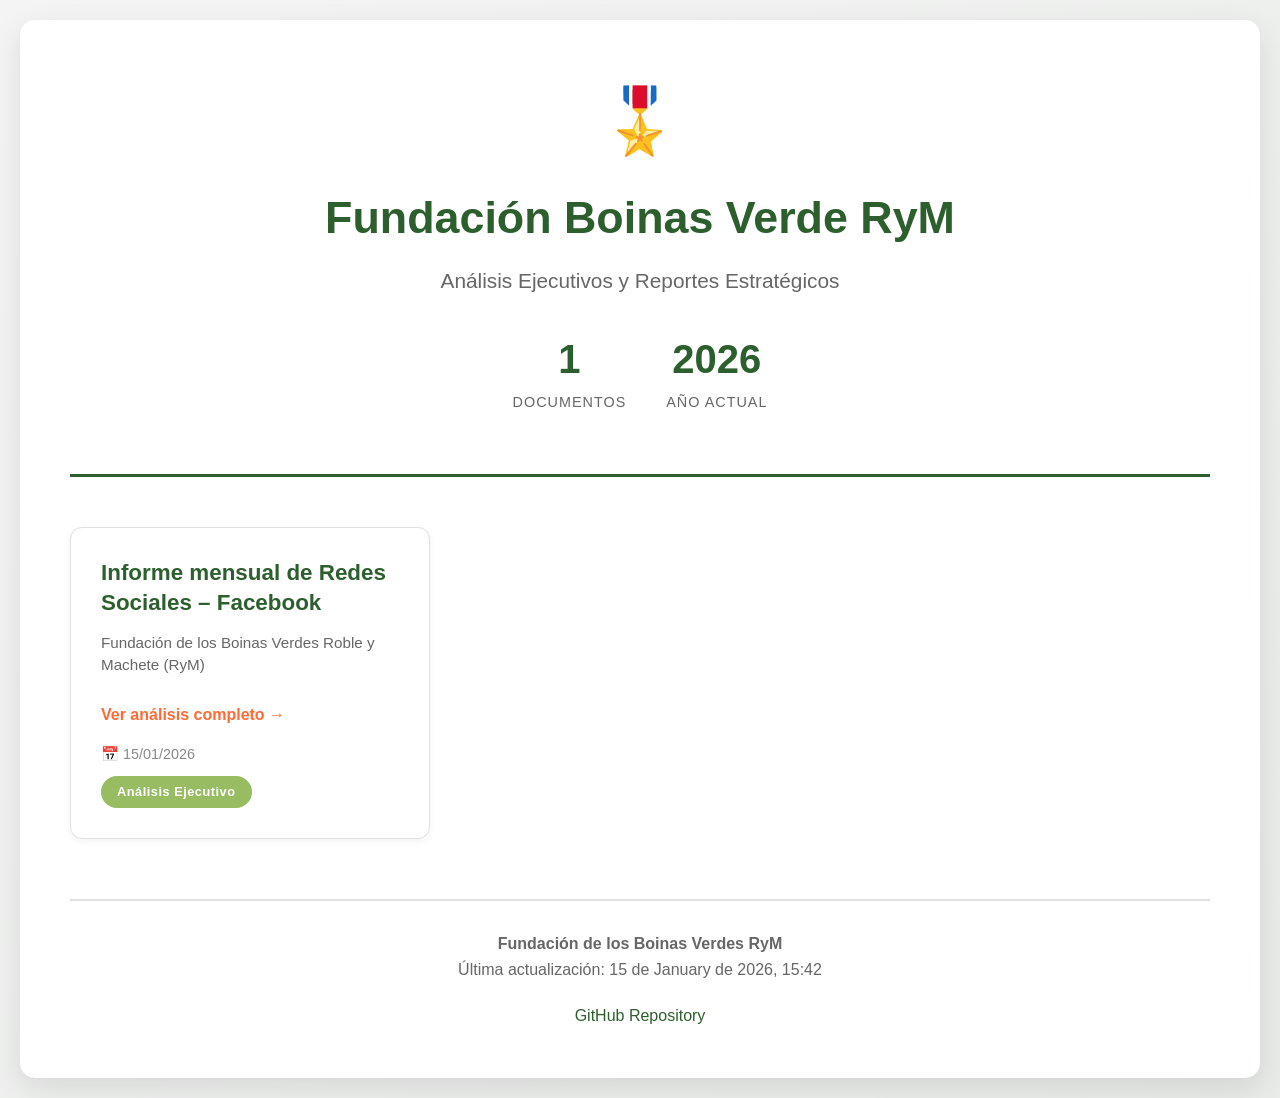
==== index.html @ 5c1392d6 "Publicación web automática – 2026-01-15 16:20" ====
<!DOCTYPE html>
<html lang="es">
<head>
    <meta charset="UTF-8">
    <meta name="viewport" content="width=device-width, initial-scale=1.0">
    <meta name="description" content="Análisis ejecutivos y reportes de la Fundación Boinas Verdes RyM">
    <title>Fundación Boinas Verdes RyM - Análisis Ejecutivos</title>
    <link rel="stylesheet" href="styles.css">
</head>
<body>
    <div class="container">
        <header>
            <div class="logo">🎖️</div>
            <h1>Fundación Boinas Verde RyM</h1>
            <p class="subtitle">Análisis Ejecutivos y Reportes Estratégicos</p>
            
            <div class="stats">
                <div class="stat-item">
                    <div class="stat-number">1</div>
                    <div class="stat-label">Documentos</div>
                </div>
                <div class="stat-item">
                    <div class="stat-number">2026</div>
                    <div class="stat-label">Año Actual</div>
                </div>
            </div>
        </header>
        
        <main>
            <div class="grid">
                
        <div class="card">
            <h3>Informe mensual de Redes Sociales – Facebook</h3>
            <p class="card-description">Fundación de los Boinas Verdes Roble y Machete (RyM)</p>
            <a href="260115_Informe-mensual-de-Redes-Sociales-Facebook.html">Ver análisis completo →</a>
            <p class="date">📅 15/01/2026</p>
            <div class="badge">Análisis Ejecutivo</div>
        </div>
        
            </div>
        </main>
        
        <footer>
            <p><strong>Fundación de los Boinas Verdes RyM</strong></p>
            <p>Última actualización: 15 de January de 2026, 15:42</p>
            <div class="footer-links">
                <a href="https://github.com/mcasrom/fundacion_rym" target="_blank">GitHub Repository</a>
            </div>
        </footer>
    </div>
</body>
</html>
---- styles.css ----
:root {
    --primary-color: #2c5f2d;
    --secondary-color: #97bc62;
    --accent-color: #ff6b35;
    --bg-color: #f4f4f4;
    --card-bg: #ffffff;
    --text-color: #333;
    --shadow: 0 4px 6px rgba(0,0,0,0.1);
}

* {
    margin: 0;
    padding: 0;
    box-sizing: border-box;
}

body {
    font-family: 'Segoe UI', Tahoma, Geneva, Verdana, sans-serif;
    line-height: 1.6;
    color: var(--text-color);
    background: linear-gradient(135deg, #f4f4f4 0%, #e8ebe8 100%);
    padding: 20px;
    min-height: 100vh;
}

.container {
    max-width: 1400px;
    margin: 0 auto;
    background: white;
    padding: 50px;
    border-radius: 15px;
    box-shadow: 0 10px 30px rgba(0,0,0,0.1);
}

header {
    text-align: center;
    margin-bottom: 50px;
    padding-bottom: 30px;
    border-bottom: 3px solid var(--primary-color);
}

.logo {
    font-size: 4em;
    margin-bottom: 10px;
}

h1 {
    color: var(--primary-color);
    font-size: 2.8em;
    margin-bottom: 10px;
    font-weight: 700;
}

.subtitle {
    color: #666;
    font-size: 1.3em;
    font-weight: 300;
}

.stats {
    display: flex;
    justify-content: center;
    gap: 40px;
    margin: 30px 0;
    flex-wrap: wrap;
}

.stat-item {
    text-align: center;
}

.stat-number {
    font-size: 2.5em;
    font-weight: 700;
    color: var(--primary-color);
}

.stat-label {
    color: #666;
    font-size: 0.9em;
    text-transform: uppercase;
    letter-spacing: 1px;
}

.grid {
    display: grid;
    grid-template-columns: repeat(auto-fill, minmax(350px, 1fr));
    gap: 30px;
    margin-top: 40px;
}

.card {
    background: var(--card-bg);
    border: 1px solid #e0e0e0;
    border-radius: 12px;
    padding: 30px;
    transition: all 0.3s ease;
    box-shadow: 0 2px 8px rgba(0,0,0,0.05);
    position: relative;
    overflow: hidden;
}

.card::before {
    content: '';
    position: absolute;
    top: 0;
    left: 0;
    width: 5px;
    height: 100%;
    background: var(--primary-color);
    transform: scaleY(0);
    transition: transform 0.3s ease;
}

.card:hover::before {
    transform: scaleY(1);
}

.card:hover {
    transform: translateY(-8px);
    box-shadow: 0 12px 25px rgba(44, 95, 45, 0.2);
    border-color: var(--secondary-color);
}

.card h3 {
    color: var(--primary-color);
    margin-bottom: 15px;
    font-size: 1.4em;
    line-height: 1.3;
}

.card-description {
    color: #666;
    font-size: 0.95em;
    margin-bottom: 15px;
    line-height: 1.5;
}

.card a {
    color: var(--accent-color);
    text-decoration: none;
    font-weight: 600;
    display: inline-flex;
    align-items: center;
    gap: 5px;
    margin-top: 10px;
    transition: gap 0.3s ease;
}

.card a:hover {
    gap: 10px;
}

.date {
    color: #888;
    font-size: 0.9em;
    margin-top: 15px;
    display: flex;
    align-items: center;
    gap: 5px;
}

footer {
    text-align: center;
    margin-top: 60px;
    padding-top: 30px;
    border-top: 2px solid #e0e0e0;
    color: #666;
}

.footer-links {
    margin-top: 20px;
}

.footer-links a {
    color: var(--primary-color);
    text-decoration: none;
    margin: 0 15px;
    font-weight: 500;
}

.footer-links a:hover {
    text-decoration: underline;
}

.badge {
    display: inline-block;
    background: var(--secondary-color);
    color: white;
    padding: 6px 16px;
    border-radius: 20px;
    font-size: 0.8em;
    font-weight: 600;
    margin-top: 10px;
    letter-spacing: 0.5px;
}

@media (max-width: 768px) {
    .container {
        padding: 30px 20px;
    }
    
    .grid {
        grid-template-columns: 1fr;
    }
    
    h1 {
        font-size: 2em;
    }
}
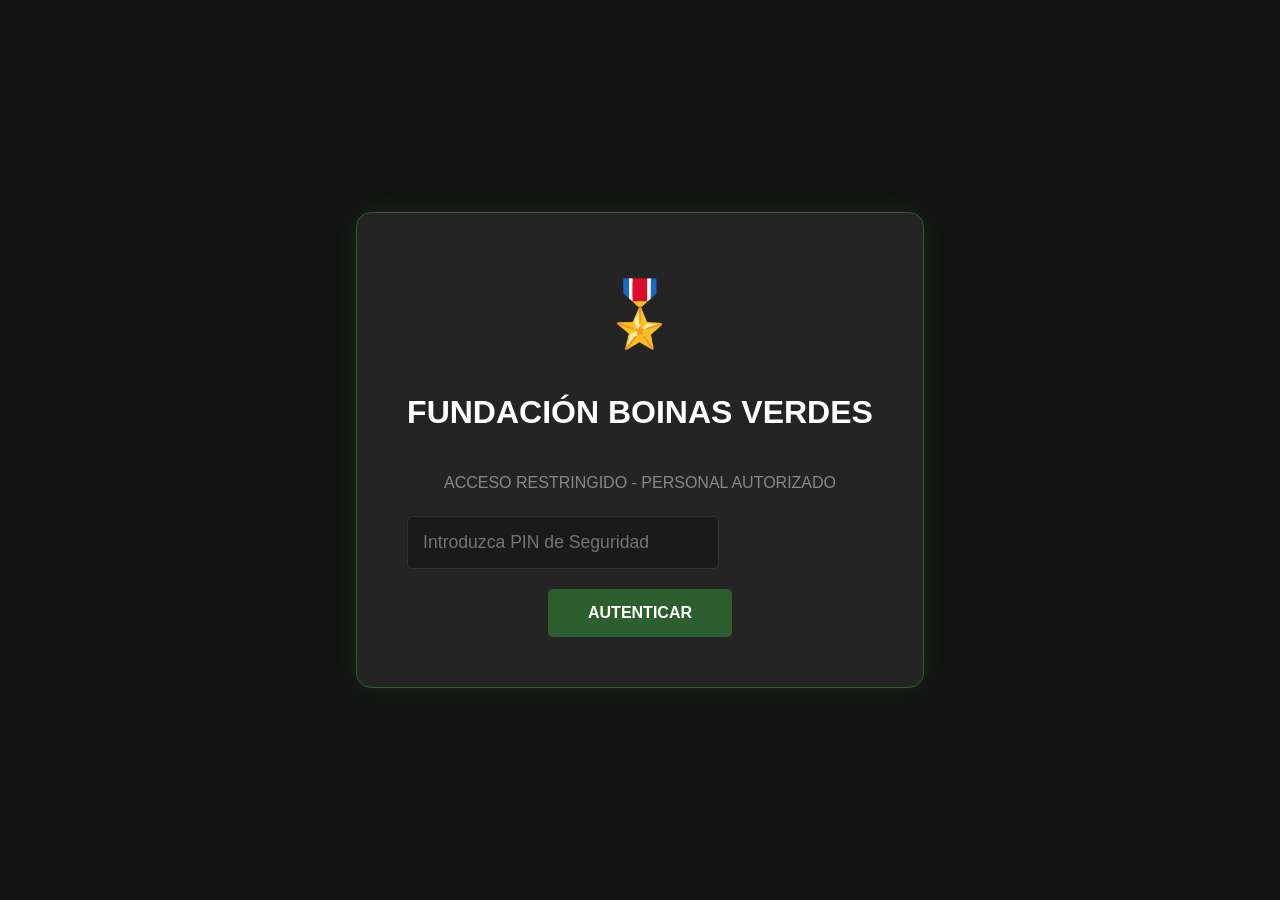
==== commit 2b039e9e: "Actualización de informes antes de pull" ====
--- a/index.html
+++ b/index.html
@@ -3,51 +3,65 @@
 <head>
     <meta charset="UTF-8">
     <meta name="viewport" content="width=device-width, initial-scale=1.0">
-    <meta name="description" content="Análisis ejecutivos y reportes de la Fundación Boinas Verdes RyM">
-    <title>Fundación Boinas Verdes RyM - Análisis Ejecutivos</title>
+    <title>SME Intel Center - Fundación Boinas Verdes</title>
     <link rel="stylesheet" href="styles.css">
+    <style>
+        #auth-overlay {
+            position: fixed; top: 0; left: 0; width: 100%; height: 100%;
+            background: #121212; display: flex; flex-direction: column;
+            justify-content: center; align-items: center; z-index: 9999;
+            color: white; font-family: sans-serif; text-align: center;
+        }
+        .auth-box { background: #242424; padding: 50px; border-radius: 15px; border: 1px solid #2c5f2d; box-shadow: 0 0 30px rgba(44, 95, 45, 0.3); }
+        input[type="password"] { padding: 15px; width: 280px; border-radius: 5px; border: 1px solid #333; background: #1a1a1a; color: white; margin: 20px 0; display: block; font-size: 1.1em; }
+        button { padding: 15px 40px; background: #2c5f2d; color: white; border: none; border-radius: 5px; cursor: pointer; font-weight: bold; font-size: 1em; transition: 0.3s; }
+        button:hover { background: #3e863f; }
+    </style>
 </head>
-<body>
+<body class="locked">
+    <div id="auth-overlay">
+        <div class="auth-box">
+            <div style="font-size: 4em; margin-bottom: 10px;">🎖️</div>
+            <h1 style="border:none; color:white;">FUNDACIÓN BOINAS VERDES</h1>
+            <p style="color:#888;">ACCESO RESTRINGIDO - PERSONAL AUTORIZADO</p>
+            <input type="password" id="pass-input" placeholder="Introduzca PIN de Seguridad">
+            <button onclick="checkPass()">AUTENTICAR</button>
+            <p id="error-msg" style="color: #ff6b35; margin-top: 15px; display: none;">Credenciales Incorrectas</p>
+        </div>
+    </div>
+
+    <script>
+        const VALID_PASS = "Fundacion2026@";
+        function checkPass() {
+            const input = document.getElementById('pass-input').value;
+            if (input === VALID_PASS) {
+                sessionStorage.setItem('auth_rym', 'true');
+                document.getElementById('auth-overlay').style.display = 'none';
+                document.body.classList.remove('locked');
+            } else {
+                document.getElementById('error-msg').style.display = 'block';
+            }
+        }
+        if (sessionStorage.getItem('auth_rym') === 'true') {
+            document.getElementById('auth-overlay').style.display = 'none';
+            document.body.classList.remove('locked');
+        }
+        document.getElementById('pass-input').addEventListener('keypress', function(e) {
+            if (e.key === 'Enter') checkPass();
+        });
+    </script>
+
     <div class="container">
         <header>
-            <div class="logo">🎖️</div>
-            <h1>Fundación Boinas Verde RyM</h1>
-            <p class="subtitle">Análisis Ejecutivos y Reportes Estratégicos</p>
-            
-            <div class="stats">
-                <div class="stat-item">
-                    <div class="stat-number">1</div>
-                    <div class="stat-label">Documentos</div>
-                </div>
-                <div class="stat-item">
-                    <div class="stat-number">2026</div>
-                    <div class="stat-label">Año Actual</div>
-                </div>
-            </div>
+            <h1>🗞️ Intel Center: Análisis Estratégico</h1>
+            <p>Repositorio central de briefings de la Fundación de los Boinas Verdes</p>
         </header>
-        
         <main>
-            <div class="grid">
-                
-        <div class="card">
-            <h3>Informe mensual de Redes Sociales – Facebook</h3>
-            <p class="card-description">Fundación de los Boinas Verdes Roble y Machete (RyM)</p>
-            <a href="260115_Informe-mensual-de-Redes-Sociales-Facebook.html">Ver análisis completo →</a>
-            <p class="date">📅 15/01/2026</p>
-            <div class="badge">Análisis Ejecutivo</div>
-        </div>
-        
-            </div>
+            <div class="doc-item"><div><strong>260115 Informe-Mensual-De-Redes-Sociales-Facebook</strong><br><small>2026-01-16 16:22</small></div><a href="260115_Informe-mensual-de-Redes-Sociales-Facebook.html">LEER INFORME →</a></div>
         </main>
-        
-        <footer>
-            <p><strong>Fundación de los Boinas Verdes RyM</strong></p>
-            <p>Última actualización: 15 de January de 2026, 15:42</p>
-            <div class="footer-links">
-                <a href="https://github.com/mcasrom/fundacion_rym" target="_blank">GitHub Repository</a>
-            </div>
+        <footer style="margin-top:40px; text-align:center; font-size:0.8em; color:#666;">
+            © 2026 Fundación Boinas Verdes - Clasificado: SME-EYES-ONLY
         </footer>
     </div>
 </body>
 </html>
-
--- a/styles.css
+++ b/styles.css
@@ -1,211 +1,9 @@
 
-:root {
-    --primary-color: #2c5f2d;
-    --secondary-color: #97bc62;
-    --accent-color: #ff6b35;
-    --bg-color: #f4f4f4;
-    --card-bg: #ffffff;
-    --text-color: #333;
-    --shadow: 0 4px 6px rgba(0,0,0,0.1);
-}
-
-* {
-    margin: 0;
-    padding: 0;
-    box-sizing: border-box;
-}
-
-body {
-    font-family: 'Segoe UI', Tahoma, Geneva, Verdana, sans-serif;
-    line-height: 1.6;
-    color: var(--text-color);
-    background: linear-gradient(135deg, #f4f4f4 0%, #e8ebe8 100%);
-    padding: 20px;
-    min-height: 100vh;
-}
-
-.container {
-    max-width: 1400px;
-    margin: 0 auto;
-    background: white;
-    padding: 50px;
-    border-radius: 15px;
-    box-shadow: 0 10px 30px rgba(0,0,0,0.1);
-}
-
-header {
-    text-align: center;
-    margin-bottom: 50px;
-    padding-bottom: 30px;
-    border-bottom: 3px solid var(--primary-color);
-}
-
-.logo {
-    font-size: 4em;
-    margin-bottom: 10px;
-}
-
-h1 {
-    color: var(--primary-color);
-    font-size: 2.8em;
-    margin-bottom: 10px;
-    font-weight: 700;
-}
-
-.subtitle {
-    color: #666;
-    font-size: 1.3em;
-    font-weight: 300;
-}
-
-.stats {
-    display: flex;
-    justify-content: center;
-    gap: 40px;
-    margin: 30px 0;
-    flex-wrap: wrap;
-}
-
-.stat-item {
-    text-align: center;
-}
-
-.stat-number {
-    font-size: 2.5em;
-    font-weight: 700;
-    color: var(--primary-color);
-}
-
-.stat-label {
-    color: #666;
-    font-size: 0.9em;
-    text-transform: uppercase;
-    letter-spacing: 1px;
-}
-
-.grid {
-    display: grid;
-    grid-template-columns: repeat(auto-fill, minmax(350px, 1fr));
-    gap: 30px;
-    margin-top: 40px;
-}
-
-.card {
-    background: var(--card-bg);
-    border: 1px solid #e0e0e0;
-    border-radius: 12px;
-    padding: 30px;
-    transition: all 0.3s ease;
-    box-shadow: 0 2px 8px rgba(0,0,0,0.05);
-    position: relative;
-    overflow: hidden;
-}
-
-.card::before {
-    content: '';
-    position: absolute;
-    top: 0;
-    left: 0;
-    width: 5px;
-    height: 100%;
-    background: var(--primary-color);
-    transform: scaleY(0);
-    transition: transform 0.3s ease;
-}
-
-.card:hover::before {
-    transform: scaleY(1);
-}
-
-.card:hover {
-    transform: translateY(-8px);
-    box-shadow: 0 12px 25px rgba(44, 95, 45, 0.2);
-    border-color: var(--secondary-color);
-}
-
-.card h3 {
-    color: var(--primary-color);
-    margin-bottom: 15px;
-    font-size: 1.4em;
-    line-height: 1.3;
-}
-
-.card-description {
-    color: #666;
-    font-size: 0.95em;
-    margin-bottom: 15px;
-    line-height: 1.5;
-}
-
-.card a {
-    color: var(--accent-color);
-    text-decoration: none;
-    font-weight: 600;
-    display: inline-flex;
-    align-items: center;
-    gap: 5px;
-    margin-top: 10px;
-    transition: gap 0.3s ease;
-}
-
-.card a:hover {
-    gap: 10px;
-}
-
-.date {
-    color: #888;
-    font-size: 0.9em;
-    margin-top: 15px;
-    display: flex;
-    align-items: center;
-    gap: 5px;
-}
-
-footer {
-    text-align: center;
-    margin-top: 60px;
-    padding-top: 30px;
-    border-top: 2px solid #e0e0e0;
-    color: #666;
-}
-
-.footer-links {
-    margin-top: 20px;
-}
-
-.footer-links a {
-    color: var(--primary-color);
-    text-decoration: none;
-    margin: 0 15px;
-    font-weight: 500;
-}
-
-.footer-links a:hover {
-    text-decoration: underline;
-}
-
-.badge {
-    display: inline-block;
-    background: var(--secondary-color);
-    color: white;
-    padding: 6px 16px;
-    border-radius: 20px;
-    font-size: 0.8em;
-    font-weight: 600;
-    margin-top: 10px;
-    letter-spacing: 0.5px;
-}
-
-@media (max-width: 768px) {
-    .container {
-        padding: 30px 20px;
-    }
-    
-    .grid {
-        grid-template-columns: 1fr;
-    }
-    
-    h1 {
-        font-size: 2em;
-    }
-}
+    body { font-family: 'Segoe UI', Tahoma, Geneva, Verdana, sans-serif; background-color: #1a1a1a; color: #e0e0e0; line-height: 1.6; padding: 20px; }
+    .container { max-width: 900px; margin: auto; background: #242424; padding: 40px; border-radius: 8px; border-top: 5px solid #2c5f2d; }
+    h1, h2 { color: #8ebf8f; border-bottom: 1px solid #333; padding-bottom: 10px; }
+    a { color: #ff6b35; text-decoration: none; font-weight: bold; }
+    a:hover { text-decoration: underline; }
+    .doc-item { background: #2d2d2d; margin-bottom: 15px; padding: 20px; border-radius: 5px; border-left: 4px solid #2c5f2d; display: flex; justify-content: space-between; align-items: center; }
+    .locked { overflow: hidden; }
+    
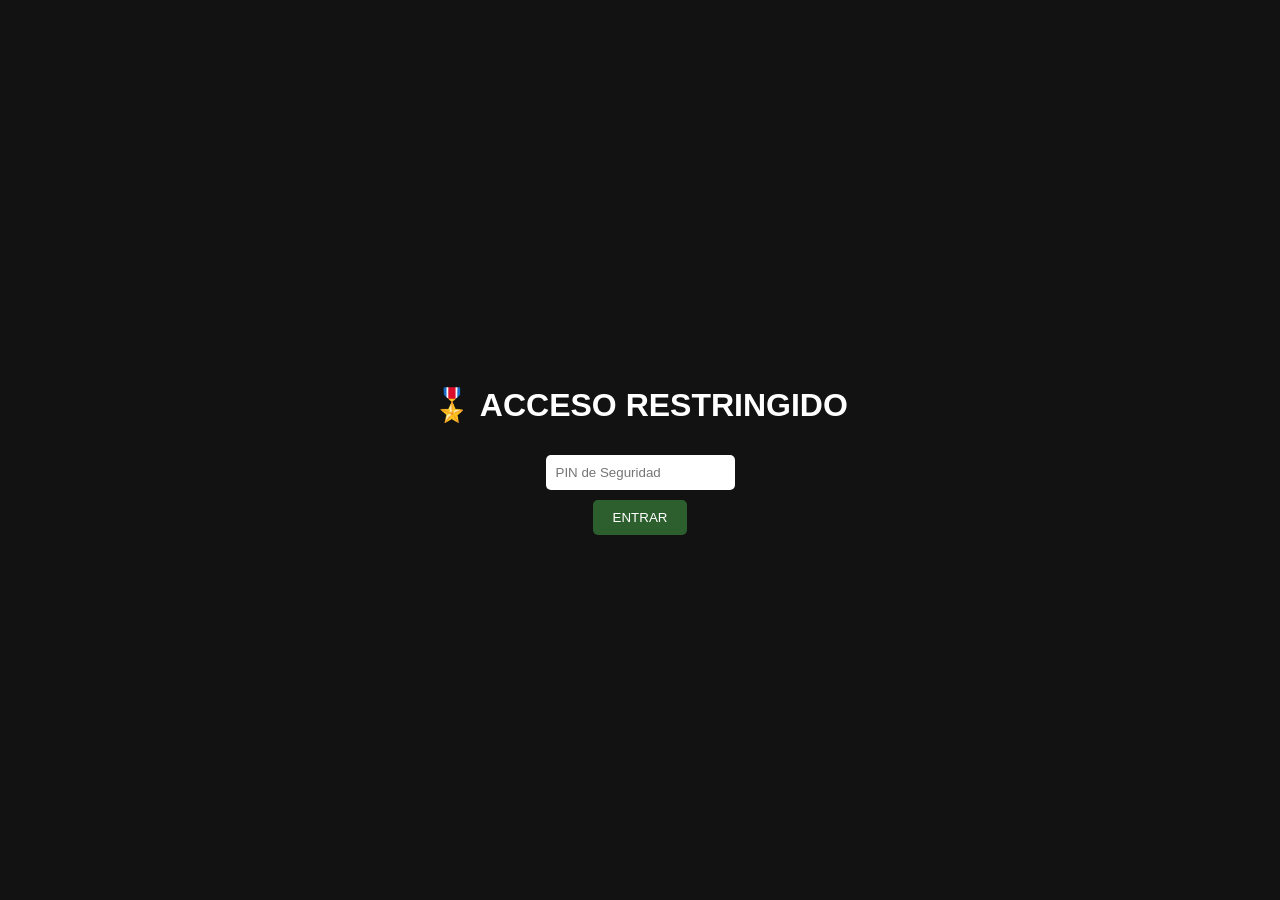
==== commit 147c17f1: "Update Fundación RyM - 16/01/2026 16:32" ====
--- a/index.html
+++ b/index.html
@@ -1,67 +1,26 @@
 <!DOCTYPE html>
-<html lang="es">
-<head>
-    <meta charset="UTF-8">
-    <meta name="viewport" content="width=device-width, initial-scale=1.0">
-    <title>SME Intel Center - Fundación Boinas Verdes</title>
-    <link rel="stylesheet" href="styles.css">
-    <style>
-        #auth-overlay {
-            position: fixed; top: 0; left: 0; width: 100%; height: 100%;
-            background: #121212; display: flex; flex-direction: column;
-            justify-content: center; align-items: center; z-index: 9999;
-            color: white; font-family: sans-serif; text-align: center;
-        }
-        .auth-box { background: #242424; padding: 50px; border-radius: 15px; border: 1px solid #2c5f2d; box-shadow: 0 0 30px rgba(44, 95, 45, 0.3); }
-        input[type="password"] { padding: 15px; width: 280px; border-radius: 5px; border: 1px solid #333; background: #1a1a1a; color: white; margin: 20px 0; display: block; font-size: 1.1em; }
-        button { padding: 15px 40px; background: #2c5f2d; color: white; border: none; border-radius: 5px; cursor: pointer; font-weight: bold; font-size: 1em; transition: 0.3s; }
-        button:hover { background: #3e863f; }
-    </style>
-</head>
-<body class="locked">
+<html lang="es"><head><meta charset="UTF-8"><title>Fundación RyM</title>
+<style>
+    body { background: #1a1a1a; color: white; font-family: sans-serif; padding: 50px; }
+    .doc-item { background: #242424; padding: 15px; margin: 10px; border-left: 5px solid #2c5f2d; display: flex; justify-content: space-between; }
+    #auth-overlay { position: fixed; top: 0; left: 0; width: 100%; height: 100%; background: #121212; z-index: 9999; display: flex; justify-content: center; align-items: center; flex-direction: column; }
+    input { padding: 10px; margin: 10px; border-radius: 5px; border: none; }
+    button { padding: 10px 20px; background: #2c5f2d; color: white; border: none; border-radius: 5px; cursor: pointer; }
+</style></head>
+<body>
     <div id="auth-overlay">
-        <div class="auth-box">
-            <div style="font-size: 4em; margin-bottom: 10px;">🎖️</div>
-            <h1 style="border:none; color:white;">FUNDACIÓN BOINAS VERDES</h1>
-            <p style="color:#888;">ACCESO RESTRINGIDO - PERSONAL AUTORIZADO</p>
-            <input type="password" id="pass-input" placeholder="Introduzca PIN de Seguridad">
-            <button onclick="checkPass()">AUTENTICAR</button>
-            <p id="error-msg" style="color: #ff6b35; margin-top: 15px; display: none;">Credenciales Incorrectas</p>
-        </div>
+        <h1>🎖️ ACCESO RESTRINGIDO</h1>
+        <input type="password" id="pw" placeholder="PIN de Seguridad">
+        <button onclick="check()">ENTRAR</button>
     </div>
-
     <script>
-        const VALID_PASS = "Fundacion2026@";
-        function checkPass() {
-            const input = document.getElementById('pass-input').value;
-            if (input === VALID_PASS) {
+        function check() {
+            if (document.getElementById('pw').value === "Fundacion3026@") {
                 sessionStorage.setItem('auth_rym', 'true');
                 document.getElementById('auth-overlay').style.display = 'none';
-                document.body.classList.remove('locked');
-            } else {
-                document.getElementById('error-msg').style.display = 'block';
-            }
+            } else { alert("Error"); }
         }
-        if (sessionStorage.getItem('auth_rym') === 'true') {
-            document.getElementById('auth-overlay').style.display = 'none';
-            document.body.classList.remove('locked');
-        }
-        document.getElementById('pass-input').addEventListener('keypress', function(e) {
-            if (e.key === 'Enter') checkPass();
-        });
+        if (sessionStorage.getItem('auth_rym') === 'true') document.getElementById('auth-overlay').style.display = 'none';
     </script>
-
-    <div class="container">
-        <header>
-            <h1>🗞️ Intel Center: Análisis Estratégico</h1>
-            <p>Repositorio central de briefings de la Fundación de los Boinas Verdes</p>
-        </header>
-        <main>
-            <div class="doc-item"><div><strong>260115 Informe-Mensual-De-Redes-Sociales-Facebook</strong><br><small>2026-01-16 16:22</small></div><a href="260115_Informe-mensual-de-Redes-Sociales-Facebook.html">LEER INFORME →</a></div>
-        </main>
-        <footer style="margin-top:40px; text-align:center; font-size:0.8em; color:#666;">
-            © 2026 Fundación Boinas Verdes - Clasificado: SME-EYES-ONLY
-        </footer>
-    </div>
-</body>
-</html>
+    <div class="container"><h1>Índice de Inteligencia</h1><div class="doc-item"><strong>260115_Informe-mensual-de-Redes-Sociales-Facebook</strong> <a href="260115_Informe-mensual-de-Redes-Sociales-Facebook.html">LEER →</a></div></div>
+</body></html>
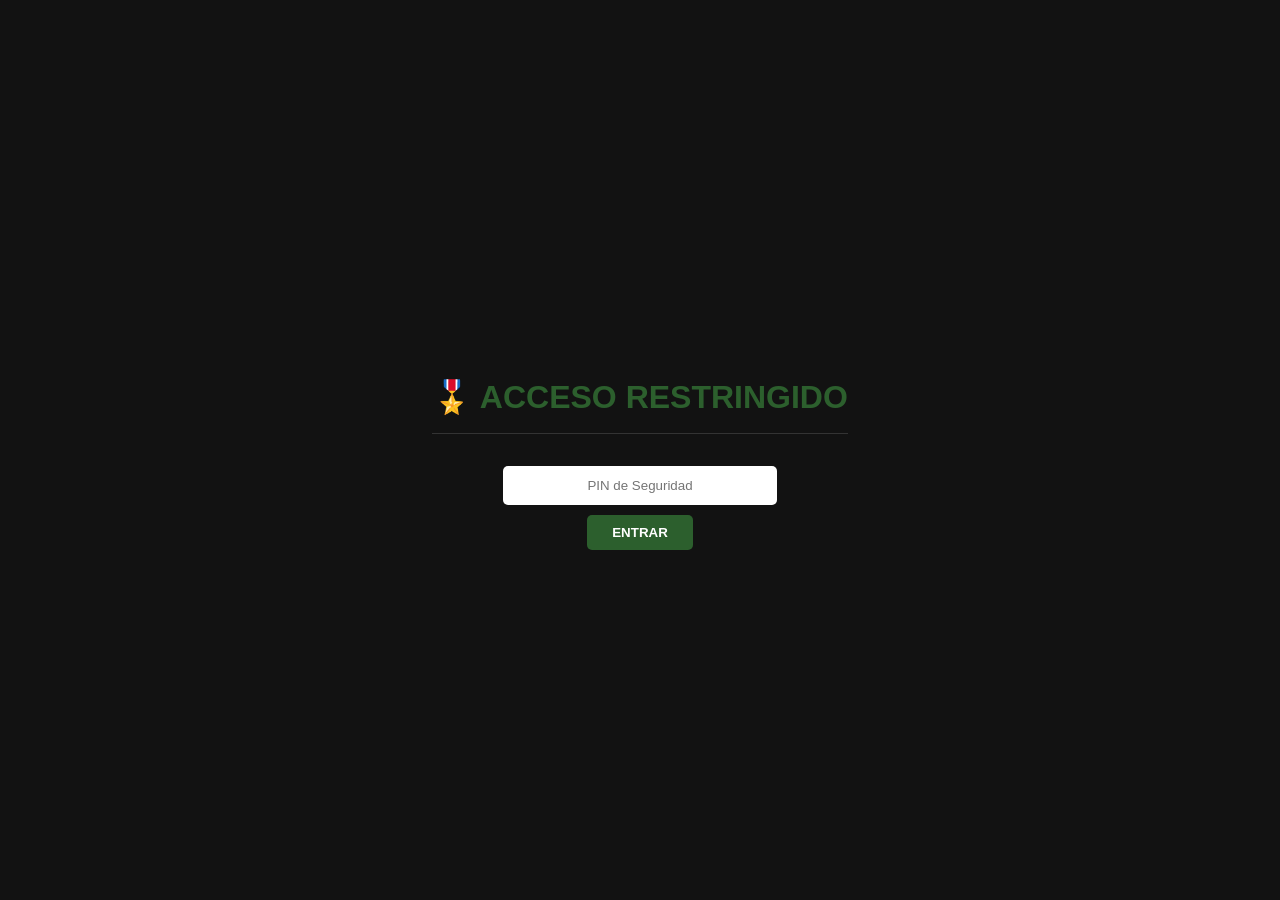
==== commit 7cb6b16c: "Update Fundación RyM - 16/01/2026 19:10" ====
--- a/index.html
+++ b/index.html
@@ -1,11 +1,18 @@
 <!DOCTYPE html>
 <html lang="es"><head><meta charset="UTF-8"><title>Fundación RyM</title>
 <style>
-    body { background: #1a1a1a; color: white; font-family: sans-serif; padding: 50px; }
-    .doc-item { background: #242424; padding: 15px; margin: 10px; border-left: 5px solid #2c5f2d; display: flex; justify-content: space-between; }
+    body { background: #1a1a1a; color: white; font-family: sans-serif; padding: 50px; line-height: 1.6; }
+    .container { max-width: 900px; margin: auto; }
+    h1 { color: #2c5f2d; border-bottom: 1px solid #333; padding-bottom: 10px; }
+    .section-header { margin-top: 40px; color: #aaa; text-transform: uppercase; font-size: 0.8em; letter-spacing: 2px; border-left: 3px solid #444; padding-left: 10px; }
+    .doc-item { background: #242424; padding: 15px; margin: 10px 0; border-left: 5px solid #2c5f2d; display: flex; justify-content: space-between; align-items: center; transition: 0.3s; }
+    .doc-item:hover { background: #2d2d2d; }
+    .pdf-item { border-left: 5px solid #a33333; }
+    a { color: white; text-decoration: none; background: #2c5f2d; padding: 8px 15px; border-radius: 4px; font-size: 0.9em; }
+    .pdf-item a { background: #7a2828; }
     #auth-overlay { position: fixed; top: 0; left: 0; width: 100%; height: 100%; background: #121212; z-index: 9999; display: flex; justify-content: center; align-items: center; flex-direction: column; }
-    input { padding: 10px; margin: 10px; border-radius: 5px; border: none; }
-    button { padding: 10px 20px; background: #2c5f2d; color: white; border: none; border-radius: 5px; cursor: pointer; }
+    input { padding: 12px; margin: 10px; border-radius: 5px; border: none; width: 250px; text-align: center; }
+    button { padding: 10px 25px; background: #2c5f2d; color: white; border: none; border-radius: 5px; cursor: pointer; font-weight: bold; }
 </style></head>
 <body>
     <div id="auth-overlay">
@@ -22,5 +29,48 @@
         }
         if (sessionStorage.getItem('auth_rym') === 'true') document.getElementById('auth-overlay').style.display = 'none';
     </script>
-    <div class="container"><h1>Índice de Inteligencia</h1><div class="doc-item"><strong>260115_Informe-mensual-de-Redes-Sociales-Facebook</strong> <a href="260115_Informe-mensual-de-Redes-Sociales-Facebook.html">LEER →</a></div></div>
+    <div class="container">
+        <h1>Fundación RyM - Repositorio Estratégico</h1>
+        
+        <div class="section-header">Últimos Informes Generados</div>
+        
+                <div class="doc-item">
+                    <div>
+                        <span style="color: #666; font-size: 0.8em;">[16/01/2026]</span><br>
+                        <strong>260115_Informe-mensual-de-Redes-Sociales-Facebook</strong>
+                    </div>
+                    <a href="260115_Informe-mensual-de-Redes-Sociales-Facebook.html" >LEER INFORME →</a>
+                </div>
+                <div class="doc-item">
+                    <div>
+                        <span style="color: #666; font-size: 0.8em;">[16/01/2026]</span><br>
+                        <strong>260116_An-lisis-Cr-tico-del-Plan-de-Actuaci-n-2026</strong>
+                    </div>
+                    <a href="260116_An-lisis-Cr-tico-del-Plan-de-Actuaci-n-2026.html" >LEER INFORME →</a>
+                </div>
+        
+        <div class="section-header">Documentación y Contratos (PDF)</div>
+        
+                <div class="doc-item pdf-item">
+                    <div>
+                        <span style="color: #666; font-size: 0.8em;">[16/01/2026]</span><br>
+                        <strong>📄 F_18324_E10802_T120_D328147_H202512191257354614 PLAN ACTUACION 2026</strong>
+                    </div>
+                    <a href="Fundacion_pdfs/F_18324_E10802_T120_D328147_H202512191257354614 PLAN ACTUACION 2026.pdf" target='_blank'>VER PDF →</a>
+                </div>
+                <div class="doc-item pdf-item">
+                    <div>
+                        <span style="color: #666; font-size: 0.8em;">[16/01/2026]</span><br>
+                        <strong>📄 251229 OBJETIVOS FUNDACIÓN 2026</strong>
+                    </div>
+                    <a href="Fundacion_pdfs/251229 OBJETIVOS FUNDACIÓN 2026.pdf" target='_blank'>VER PDF →</a>
+                </div>
+                <div class="doc-item pdf-item">
+                    <div>
+                        <span style="color: #666; font-size: 0.8em;">[09/01/2026]</span><br>
+                        <strong>📄 251220 ACUERDO COLABORACION ROBLE Y MACHETE (FIRMADO)_signed</strong>
+                    </div>
+                    <a href="Fundacion_pdfs/251220 ACUERDO COLABORACION ROBLE Y MACHETE (FIRMADO)_signed.pdf" target='_blank'>VER PDF →</a>
+                </div>
+    </div>
 </body></html>
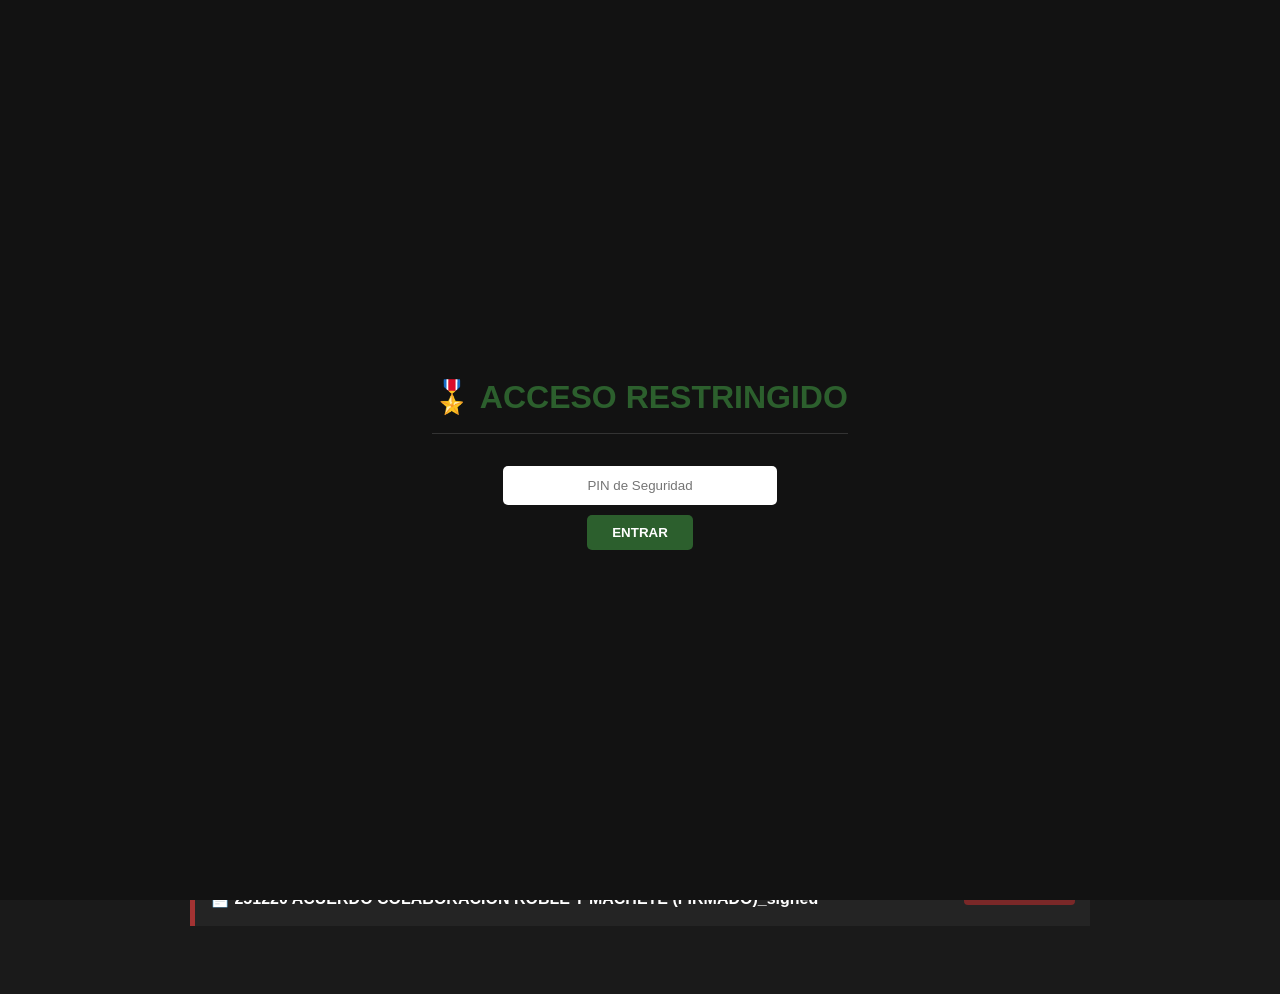
==== commit 6be2fbeb: "Update Fundación RyM - 04/02/2026 07:11" ====
--- a/index.html
+++ b/index.html
@@ -36,14 +36,14 @@
         
                 <div class="doc-item">
                     <div>
-                        <span style="color: #666; font-size: 0.8em;">[16/01/2026]</span><br>
+                        <span style="color: #666; font-size: 0.8em;">[04/02/2026]</span><br>
                         <strong>260115_Informe-mensual-de-Redes-Sociales-Facebook</strong>
                     </div>
                     <a href="260115_Informe-mensual-de-Redes-Sociales-Facebook.html" >LEER INFORME →</a>
                 </div>
                 <div class="doc-item">
                     <div>
-                        <span style="color: #666; font-size: 0.8em;">[16/01/2026]</span><br>
+                        <span style="color: #666; font-size: 0.8em;">[04/02/2026]</span><br>
                         <strong>260116_An-lisis-Cr-tico-del-Plan-de-Actuaci-n-2026</strong>
                     </div>
                     <a href="260116_An-lisis-Cr-tico-del-Plan-de-Actuaci-n-2026.html" >LEER INFORME →</a>
@@ -51,6 +51,20 @@
         
         <div class="section-header">Documentación y Contratos (PDF)</div>
         
+                <div class="doc-item pdf-item">
+                    <div>
+                        <span style="color: #666; font-size: 0.8em;">[02/02/2026]</span><br>
+                        <strong>📄 260202_Checklist-y-gu-a-pr-ctica-para-grabar-conferencias-con-smartphone-de-forma-profesional</strong>
+                    </div>
+                    <a href="Fundacion_pdfs/260202_Checklist-y-gu-a-pr-ctica-para-grabar-conferencias-con-smartphone-de-forma-profesional.pdf" target='_blank'>VER PDF →</a>
+                </div>
+                <div class="doc-item pdf-item">
+                    <div>
+                        <span style="color: #666; font-size: 0.8em;">[01/02/2026]</span><br>
+                        <strong>📄 260201_Resumen-Ejecutivo-para-Patronato-Campa-a-Moneda-Solidaria</strong>
+                    </div>
+                    <a href="Fundacion_pdfs/260201_Resumen-Ejecutivo-para-Patronato-Campa-a-Moneda-Solidaria.pdf" target='_blank'>VER PDF →</a>
+                </div>
                 <div class="doc-item pdf-item">
                     <div>
                         <span style="color: #666; font-size: 0.8em;">[16/01/2026]</span><br>
